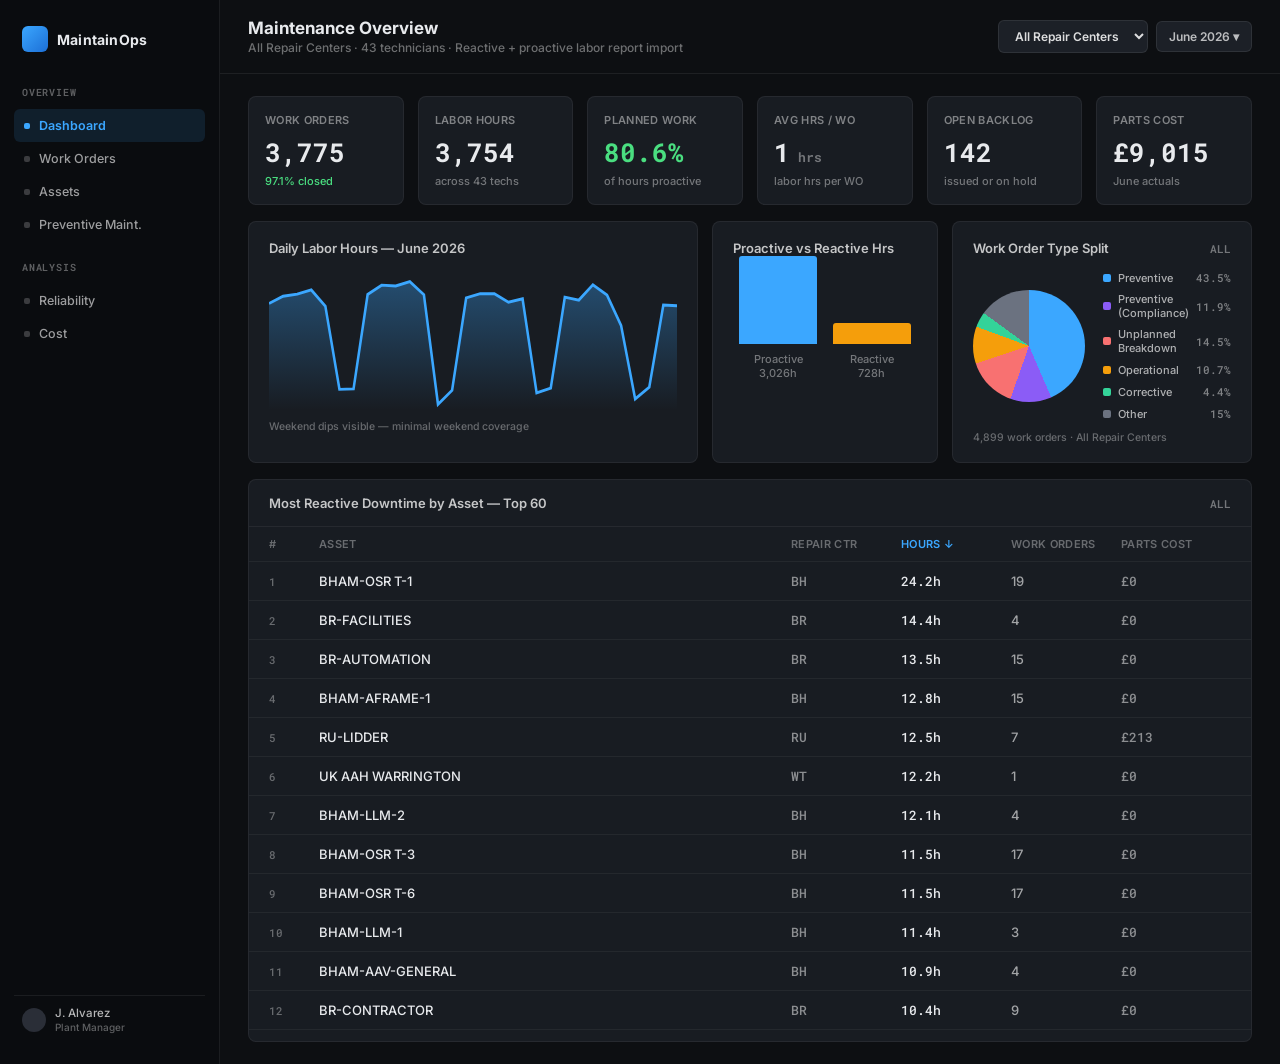
==== docs/index.html @ aad5816f "Add docs/ folder for GitHub Pages hosting Mirrors app/ so the dashboard can be served directly from " ====
<!DOCTYPE html>
<html lang="en">
<head>
<meta charset="utf-8">
<meta name="viewport" content="width=device-width, initial-scale=1">
<title>Maintenance Dashboard</title>
<link rel="preconnect" href="https://fonts.googleapis.com">
<link rel="preconnect" href="https://fonts.gstatic.com" crossorigin>
<link href="https://fonts.googleapis.com/css2?family=Inter:wght@400;500;600;700;800&family=Roboto+Mono:wght@400;500;600&display=swap" rel="stylesheet">
<link rel="stylesheet" href="styles.css">
</head>
<body>
<div class="app">

  <aside class="sidebar">
    <div class="brand">
      <div class="brand-mark"></div>
      <div class="brand-name">MaintainOps</div>
    </div>

    <div class="nav-section-label">Overview</div>
    <nav class="nav-group">
      <div class="nav-item nav-item--active"><span class="nav-dot nav-dot--active"></span>Dashboard</div>
      <div class="nav-item"><span class="nav-dot"></span>Work Orders</div>
      <div class="nav-item"><span class="nav-dot"></span>Assets</div>
      <div class="nav-item"><span class="nav-dot"></span>Preventive Maint.</div>
    </nav>

    <div class="nav-section-label">Analysis</div>
    <nav class="nav-group">
      <div class="nav-item"><span class="nav-dot"></span>Reliability</div>
      <div class="nav-item"><span class="nav-dot"></span>Cost</div>
    </nav>

    <div class="user-card">
      <div class="avatar"></div>
      <div class="user-meta">
        J. Alvarez<br>
        <span class="user-role">Plant Manager</span>
      </div>
    </div>
  </aside>

  <main class="main">
    <header class="topbar">
      <div>
        <div class="page-title">Maintenance Overview</div>
        <div class="page-subtitle" id="subtitle"></div>
      </div>
      <div class="topbar-controls">
        <select id="rc-select" class="rc-select"></select>
        <div class="period-badge">June 2026 ▾</div>
      </div>
    </header>

    <div class="content">
      <section class="kpi-grid" id="kpi-grid"></section>

      <section class="charts-grid">
        <div class="panel">
          <div class="panel-title" id="chart-title"></div>
          <svg viewBox="0 0 400 120" class="line-chart" preserveAspectRatio="none">
            <defs>
              <linearGradient id="areaGradient" x1="0" y1="0" x2="0" y2="1">
                <stop offset="0%" stop-color="#3ba7ff"/>
                <stop offset="100%" stop-color="#3ba7ff" stop-opacity="0"/>
              </linearGradient>
            </defs>
            <polyline id="area-poly" fill="url(#areaGradient)" stroke="none" opacity="0.35"/>
            <polyline id="line-poly" fill="none" stroke="#3ba7ff" stroke-width="2.5"/>
          </svg>
          <div class="chart-caption">Weekend dips visible — minimal weekend coverage</div>
        </div>

        <div class="panel">
          <div class="panel-title">Proactive vs Reactive Hrs</div>
          <div class="bar-chart">
            <div class="bar-col">
              <div class="bar bar--pro" id="bar-pro"></div>
              <div class="bar-label">Proactive<br><span id="bar-pro-label"></span></div>
            </div>
            <div class="bar-col">
              <div class="bar bar--re" id="bar-re"></div>
              <div class="bar-label">Reactive<br><span id="bar-re-label"></span></div>
            </div>
          </div>
        </div>

        <div class="panel">
          <div class="panel-head">
            <div class="panel-title">Work Order Type Split</div>
            <div class="panel-tag" id="pie-rc-label"></div>
          </div>
          <div class="pie-row">
            <div class="pie" id="pie"></div>
            <div class="legend" id="legend"></div>
          </div>
          <div class="chart-caption" id="total-label"></div>
        </div>
      </section>

      <section class="table-panel">
        <div class="table-head">
          <div class="panel-title" id="table-title"></div>
          <div class="panel-tag" id="table-rc-label"></div>
        </div>
        <div class="table-scroll">
          <div class="table-columns">
            <div>#</div>
            <div>ASSET</div>
            <div>REPAIR CTR</div>
            <div class="sortable" data-sort="hours" id="head-hours">HOURS</div>
            <div class="sortable" data-sort="wo" id="head-wo">WORK ORDERS</div>
            <div class="sortable" data-sort="cost" id="head-cost">PARTS COST</div>
          </div>
          <div class="table-body" id="table-body"></div>
        </div>
      </section>
    </div>
  </main>

</div>
<script src="app.js"></script>
</body>
</html>
---- docs/styles.css ----
:root {
  color-scheme: dark;
}

* { box-sizing: border-box; }

html, body {
  height: 100%;
  margin: 0;
}

body {
  background: #0d0f12;
  font-family: 'Inter', system-ui, sans-serif;
  color: #e8eaed;
}

a { color: #3ba7ff; text-decoration: none; }
a:hover { color: #63bcff; }

.app {
  display: flex;
  min-height: 100vh;
  background: #0d0f12;
}

/* ---------- Sidebar ---------- */

.sidebar {
  width: 220px;
  flex: none;
  background: #0a0c0f;
  border-right: 1px solid rgba(255,255,255,.07);
  display: flex;
  flex-direction: column;
  padding: 20px 14px;
  gap: 4px;
}

.brand {
  display: flex;
  align-items: center;
  gap: 9px;
  padding: 6px 8px 20px;
}

.brand-mark {
  width: 26px;
  height: 26px;
  border-radius: 6px;
  background: linear-gradient(135deg,#3ba7ff,#1c6fd6);
  flex: none;
}

.brand-name {
  font: 700 14px 'Inter';
  letter-spacing: .2px;
}

.nav-section-label {
  font: 600 10px 'Roboto Mono';
  color: rgba(255,255,255,.35);
  letter-spacing: .08em;
  padding: 10px 8px 6px;
  text-transform: uppercase;
}

.nav-group + .nav-section-label { margin-top: 6px; }

.nav-item {
  padding: 9px 10px;
  border-radius: 6px;
  color: rgba(255,255,255,.6);
  font: 500 12.5px 'Inter';
  display: flex;
  align-items: center;
  gap: 9px;
  cursor: pointer;
}

.nav-item:hover { background: rgba(255,255,255,.05); }

.nav-item--active {
  background: rgba(59,167,255,.12);
  color: #3ba7ff;
  font: 600 12.5px 'Inter';
}

.nav-dot {
  width: 6px;
  height: 6px;
  border-radius: 2px;
  background: rgba(255,255,255,.2);
  flex: none;
}

.nav-dot--active { background: #3ba7ff; }

.user-card {
  margin-top: auto;
  padding: 10px 8px;
  border-top: 1px solid rgba(255,255,255,.07);
  display: flex;
  align-items: center;
  gap: 9px;
}

.avatar {
  width: 24px;
  height: 24px;
  border-radius: 50%;
  background: #2a2e37;
  flex: none;
}

.user-meta {
  font: 500 11.5px 'Inter';
  color: rgba(255,255,255,.7);
}

.user-role {
  color: rgba(255,255,255,.35);
  font-size: 10px;
}

/* ---------- Main ---------- */

.main {
  flex: 1;
  display: flex;
  flex-direction: column;
  min-width: 0;
}

.topbar {
  display: flex;
  align-items: center;
  justify-content: space-between;
  padding: 18px 28px;
  border-bottom: 1px solid rgba(255,255,255,.07);
  flex-wrap: wrap;
  gap: 12px;
}

.page-title {
  font: 700 17px 'Inter';
}

.page-subtitle {
  font: 500 12px 'Inter';
  color: rgba(255,255,255,.4);
  margin-top: 2px;
}

.topbar-controls {
  display: flex;
  gap: 8px;
  align-items: center;
}

.rc-select {
  padding: 7px 12px;
  border-radius: 6px;
  background: #1c2027;
  border: 1px solid rgba(255,255,255,.08);
  font: 600 12px 'Inter';
  color: rgba(255,255,255,.85);
}

.period-badge {
  padding: 7px 12px;
  border-radius: 6px;
  background: #1c2027;
  border: 1px solid rgba(255,255,255,.08);
  font: 600 12px 'Inter';
  color: rgba(255,255,255,.7);
}

.content {
  padding: 22px 28px;
  overflow: auto;
  flex: 1;
}

/* ---------- KPI cards ---------- */

.kpi-grid {
  display: grid;
  grid-template-columns: repeat(6, 1fr);
  gap: 14px;
}

@media (max-width: 1100px) {
  .kpi-grid { grid-template-columns: repeat(3, 1fr); }
}
@media (max-width: 640px) {
  .kpi-grid { grid-template-columns: repeat(2, 1fr); }
}

.kpi-card {
  background: #181c22;
  border: 1px solid rgba(255,255,255,.06);
  border-radius: 8px;
  padding: 16px;
}

.kpi-label {
  font: 600 11px 'Inter';
  color: rgba(255,255,255,.45);
  letter-spacing: .03em;
}

.kpi-value {
  font: 700 26px 'Roboto Mono';
  margin-top: 8px;
}

.kpi-value--green { color: #4ade80; }

.kpi-unit {
  font-size: 13px;
  color: rgba(255,255,255,.4);
}

.kpi-sub {
  font: 500 11px 'Inter';
  color: rgba(255,255,255,.4);
  margin-top: 5px;
}

.kpi-sub--green { color: #4ade80; }

/* ---------- Charts row ---------- */

.charts-grid {
  display: grid;
  grid-template-columns: 1.5fr 0.75fr 1fr;
  gap: 14px;
  margin-top: 16px;
}

@media (max-width: 1100px) {
  .charts-grid { grid-template-columns: 1fr; }
}

.panel {
  background: #181c22;
  border: 1px solid rgba(255,255,255,.06);
  border-radius: 8px;
  padding: 18px 20px;
}

.panel-head {
  display: flex;
  align-items: center;
  justify-content: space-between;
  margin-bottom: 14px;
}

.panel-title {
  font: 600 13px 'Inter';
  color: rgba(255,255,255,.75);
  margin-bottom: 14px;
}

.panel-head .panel-title { margin-bottom: 0; }

.panel-tag {
  font: 600 11px 'Roboto Mono';
  color: rgba(255,255,255,.4);
}

.line-chart {
  width: 100%;
  height: 140px;
  display: block;
}

.chart-caption {
  font: 500 10.5px 'Inter';
  color: rgba(255,255,255,.35);
  margin-top: 10px;
}

.bar-chart {
  display: flex;
  align-items: flex-end;
  gap: 16px;
  height: 110px;
  padding: 0 6px;
}

.bar-col {
  flex: 1;
  display: flex;
  flex-direction: column;
  align-items: center;
  gap: 8px;
}

.bar {
  width: 100%;
  border-radius: 3px 3px 0 0;
  transition: height .2s ease;
}

.bar--pro { background: #3ba7ff; }
.bar--re { background: #f59e0b; }

.bar-label {
  font: 500 11px 'Inter';
  color: rgba(255,255,255,.4);
  text-align: center;
}

.pie-row {
  display: flex;
  align-items: center;
  gap: 18px;
}

.pie {
  width: 112px;
  height: 112px;
  border-radius: 50%;
  flex: none;
}

.legend {
  display: flex;
  flex-direction: column;
  gap: 7px;
  min-width: 0;
  flex: 1;
}

.legend-item {
  display: flex;
  align-items: center;
  gap: 7px;
  font: 500 11px 'Inter';
  color: rgba(255,255,255,.65);
}

.legend-swatch {
  width: 8px;
  height: 8px;
  border-radius: 2px;
  flex: none;
}

.legend-label { flex: 1; }

.legend-pct {
  font-family: 'Roboto Mono';
  color: rgba(255,255,255,.45);
}

/* ---------- Asset table ---------- */

.table-panel {
  background: #181c22;
  border: 1px solid rgba(255,255,255,.06);
  border-radius: 8px;
  margin-top: 16px;
  overflow: hidden;
}

.table-head {
  display: flex;
  align-items: center;
  justify-content: space-between;
  padding: 15px 20px;
  border-bottom: 1px solid rgba(255,255,255,.06);
}

.table-head .panel-title { margin-bottom: 0; }

.table-scroll {
  overflow-x: auto;
}

.table-columns, .table-row {
  display: grid;
  grid-template-columns: 50px minmax(160px, 1.4fr) 110px 110px 110px 110px;
  min-width: 640px;
  padding: 10px 20px;
  align-items: center;
}

.table-columns {
  font: 600 11px 'Inter';
  color: rgba(255,255,255,.35);
  letter-spacing: .03em;
  position: sticky;
  top: 0;
  background: #181c22;
  z-index: 1;
}

.table-columns .sortable {
  cursor: pointer;
  user-select: none;
}

.table-columns .sortable--active {
  color: #3ba7ff;
}

.table-body {
  max-height: 480px;
  overflow-y: auto;
}

.table-row {
  font: 500 13px 'Inter';
  border-top: 1px solid rgba(255,255,255,.05);
}

.cell-rank {
  color: rgba(255,255,255,.35);
  font-family: 'Roboto Mono';
  font-size: 11px;
}

.cell-rc {
  font-family: 'Roboto Mono';
  color: rgba(255,255,255,.5);
}

.cell-hours {
  font-family: 'Roboto Mono';
}

.cell-wo {
  color: rgba(255,255,255,.6);
}

.cell-cost {
  font-family: 'Roboto Mono';
  color: rgba(255,255,255,.5);
}
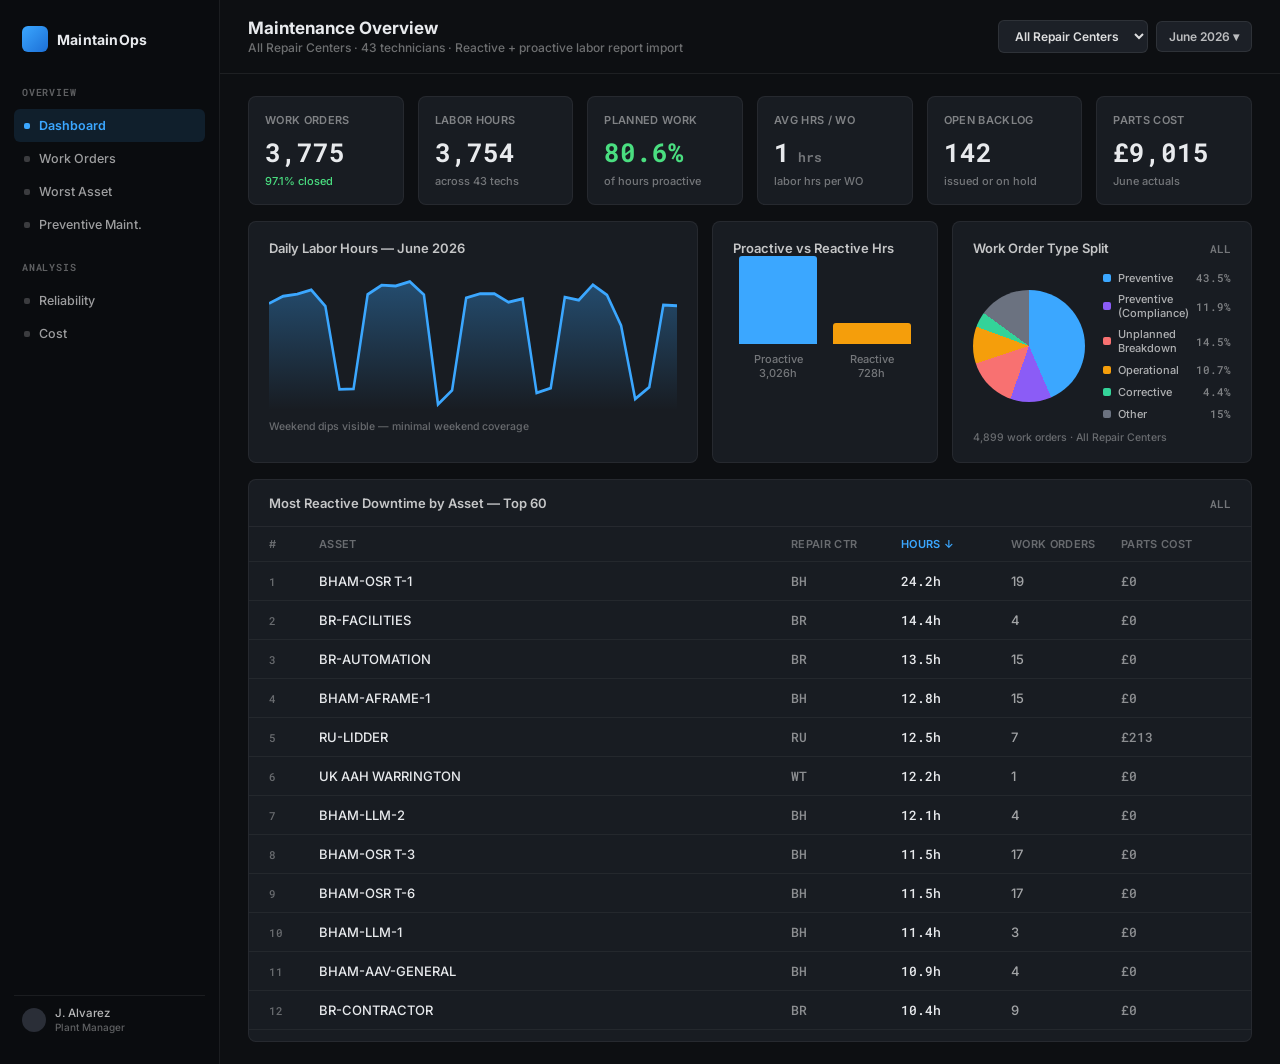
==== commit 5f263d1a: "Add Worst Asset page Imports the latest Maintenance Dashboard design (project/Maintenance Dashboard." ====
--- a/docs/index.html
+++ b/docs/index.html
@@ -20,9 +20,9 @@
 
     <div class="nav-section-label">Overview</div>
     <nav class="nav-group">
-      <div class="nav-item nav-item--active"><span class="nav-dot nav-dot--active"></span>Dashboard</div>
+      <div class="nav-item" data-page="dashboard"><span class="nav-dot"></span>Dashboard</div>
       <div class="nav-item"><span class="nav-dot"></span>Work Orders</div>
-      <div class="nav-item"><span class="nav-dot"></span>Assets</div>
+      <div class="nav-item" data-page="worst"><span class="nav-dot"></span>Worst Asset</div>
       <div class="nav-item"><span class="nav-dot"></span>Preventive Maint.</div>
     </nav>
 
@@ -42,81 +42,139 @@
   </aside>
 
   <main class="main">
-    <header class="topbar">
-      <div>
-        <div class="page-title">Maintenance Overview</div>
-        <div class="page-subtitle" id="subtitle"></div>
-      </div>
-      <div class="topbar-controls">
-        <select id="rc-select" class="rc-select"></select>
-        <div class="period-badge">June 2026 ▾</div>
-      </div>
-    </header>
+    <section class="page" id="page-dashboard">
+      <header class="topbar">
+        <div>
+          <div class="page-title">Maintenance Overview</div>
+          <div class="page-subtitle" id="subtitle"></div>
+        </div>
+        <div class="topbar-controls">
+          <select id="rc-select" class="rc-select"></select>
+          <div class="period-badge">June 2026 ▾</div>
+        </div>
+      </header>
 
-    <div class="content">
-      <section class="kpi-grid" id="kpi-grid"></section>
+      <div class="content">
+        <section class="kpi-grid" id="kpi-grid"></section>
 
-      <section class="charts-grid">
-        <div class="panel">
-          <div class="panel-title" id="chart-title"></div>
-          <svg viewBox="0 0 400 120" class="line-chart" preserveAspectRatio="none">
-            <defs>
-              <linearGradient id="areaGradient" x1="0" y1="0" x2="0" y2="1">
-                <stop offset="0%" stop-color="#3ba7ff"/>
-                <stop offset="100%" stop-color="#3ba7ff" stop-opacity="0"/>
-              </linearGradient>
-            </defs>
-            <polyline id="area-poly" fill="url(#areaGradient)" stroke="none" opacity="0.35"/>
-            <polyline id="line-poly" fill="none" stroke="#3ba7ff" stroke-width="2.5"/>
-          </svg>
-          <div class="chart-caption">Weekend dips visible — minimal weekend coverage</div>
-        </div>
+        <section class="charts-grid">
+          <div class="panel">
+            <div class="panel-title" id="chart-title"></div>
+            <svg viewBox="0 0 400 120" class="line-chart" preserveAspectRatio="none">
+              <defs>
+                <linearGradient id="areaGradient" x1="0" y1="0" x2="0" y2="1">
+                  <stop offset="0%" stop-color="#3ba7ff"/>
+                  <stop offset="100%" stop-color="#3ba7ff" stop-opacity="0"/>
+                </linearGradient>
+              </defs>
+              <polyline id="area-poly" fill="url(#areaGradient)" stroke="none" opacity="0.35"/>
+              <polyline id="line-poly" fill="none" stroke="#3ba7ff" stroke-width="2.5"/>
+            </svg>
+            <div class="chart-caption">Weekend dips visible — minimal weekend coverage</div>
+          </div>
 
-        <div class="panel">
-          <div class="panel-title">Proactive vs Reactive Hrs</div>
-          <div class="bar-chart">
-            <div class="bar-col">
-              <div class="bar bar--pro" id="bar-pro"></div>
-              <div class="bar-label">Proactive<br><span id="bar-pro-label"></span></div>
-            </div>
-            <div class="bar-col">
-              <div class="bar bar--re" id="bar-re"></div>
-              <div class="bar-label">Reactive<br><span id="bar-re-label"></span></div>
+          <div class="panel">
+            <div class="panel-title">Proactive vs Reactive Hrs</div>
+            <div class="bar-chart">
+              <div class="bar-col">
+                <div class="bar bar--pro" id="bar-pro"></div>
+                <div class="bar-label">Proactive<br><span id="bar-pro-label"></span></div>
+              </div>
+              <div class="bar-col">
+                <div class="bar bar--re" id="bar-re"></div>
+                <div class="bar-label">Reactive<br><span id="bar-re-label"></span></div>
+              </div>
             </div>
           </div>
+
+          <div class="panel">
+            <div class="panel-head">
+              <div class="panel-title">Work Order Type Split</div>
+              <div class="panel-tag" id="pie-rc-label"></div>
+            </div>
+            <div class="pie-row">
+              <div class="pie" id="pie"></div>
+              <div class="legend" id="legend"></div>
+            </div>
+            <div class="chart-caption" id="total-label"></div>
+          </div>
+        </section>
+
+        <section class="table-panel">
+          <div class="table-head">
+            <div class="panel-title" id="table-title"></div>
+            <div class="panel-tag" id="table-rc-label"></div>
+          </div>
+          <div class="table-scroll">
+            <div class="table-columns">
+              <div>#</div>
+              <div>ASSET</div>
+              <div>REPAIR CTR</div>
+              <div class="sortable" data-sort="hours" id="head-hours">HOURS</div>
+              <div class="sortable" data-sort="wo" id="head-wo">WORK ORDERS</div>
+              <div class="sortable" data-sort="cost" id="head-cost">PARTS COST</div>
+            </div>
+            <div class="table-body" id="table-body"></div>
+          </div>
+        </section>
+      </div>
+    </section>
+
+    <section class="page" id="page-worst" hidden>
+      <header class="topbar">
+        <div>
+          <div class="page-title">Worst Asset</div>
+          <div class="page-subtitle" id="worst-subtitle"></div>
         </div>
+        <div class="topbar-controls">
+          <select id="worst-rc-select" class="rc-select"></select>
+          <div class="period-badge">Q2 2026 (Apr–Jun) ▾</div>
+        </div>
+      </header>
 
-        <div class="panel">
-          <div class="panel-head">
-            <div class="panel-title">Work Order Type Split</div>
-            <div class="panel-tag" id="pie-rc-label"></div>
+      <div class="content">
+        <section class="kpi-grid kpi-grid--4" id="worst-kpi-grid"></section>
+
+        <section class="worst-charts-grid">
+          <div class="panel">
+            <div class="panel-title">Top 12 Assets by Reactive Cost</div>
+            <div class="hbar-list" id="worst-bars"></div>
           </div>
-          <div class="pie-row">
-            <div class="pie" id="pie"></div>
-            <div class="legend" id="legend"></div>
+
+          <div class="worst-side">
+            <div class="panel">
+              <div class="panel-title">Failure Type Split</div>
+              <div class="pie-row">
+                <div class="pie pie--sm" id="type-pie"></div>
+                <div class="legend" id="type-legend"></div>
+              </div>
+            </div>
+            <div class="panel panel--grow">
+              <div class="panel-title">Cost by Repair Center</div>
+              <div class="rc-bar-list" id="rc-bars"></div>
+            </div>
           </div>
-          <div class="chart-caption" id="total-label"></div>
-        </div>
-      </section>
+        </section>
 
-      <section class="table-panel">
-        <div class="table-head">
-          <div class="panel-title" id="table-title"></div>
-          <div class="panel-tag" id="table-rc-label"></div>
-        </div>
-        <div class="table-scroll">
-          <div class="table-columns">
-            <div>#</div>
-            <div>ASSET</div>
-            <div>REPAIR CTR</div>
-            <div class="sortable" data-sort="hours" id="head-hours">HOURS</div>
-            <div class="sortable" data-sort="wo" id="head-wo">WORK ORDERS</div>
-            <div class="sortable" data-sort="cost" id="head-cost">PARTS COST</div>
+        <section class="table-panel">
+          <div class="table-head">
+            <div class="panel-title" id="worst-table-title"></div>
+            <div class="panel-tag">Apr–Jun 2026</div>
           </div>
-          <div class="table-body" id="table-body"></div>
-        </div>
-      </section>
-    </div>
+          <div class="table-scroll">
+            <div class="table-columns table-columns--worst">
+              <div>#</div>
+              <div>ASSET</div>
+              <div>REPAIR CTR</div>
+              <div>DOMINANT TYPE</div>
+              <div class="sortable" data-wsort="wo" id="whead-wo">WORK ORDERS</div>
+              <div class="sortable" data-wsort="cost" id="whead-cost">TOTAL COST</div>
+            </div>
+            <div class="table-body" id="worst-table-body"></div>
+          </div>
+        </section>
+      </div>
+    </section>
   </main>
 
 </div>
--- a/docs/styles.css
+++ b/docs/styles.css
@@ -131,6 +131,15 @@
   flex-direction: column;
   min-width: 0;
 }
+
+.page {
+  display: flex;
+  flex-direction: column;
+  flex: 1;
+  min-height: 0;
+}
+
+.page[hidden] { display: none; }
 
 .topbar {
   display: flex;
@@ -195,6 +204,12 @@
 }
 @media (max-width: 640px) {
   .kpi-grid { grid-template-columns: repeat(2, 1fr); }
+}
+
+.kpi-grid--4 { grid-template-columns: repeat(4, 1fr); }
+
+@media (max-width: 1100px) {
+  .kpi-grid--4 { grid-template-columns: repeat(2, 1fr); }
 }
 
 .kpi-card {
@@ -440,3 +455,112 @@
   font-family: 'Roboto Mono';
   color: rgba(255,255,255,.5);
 }
+
+.cell-type {
+  font: 600 11px 'Roboto Mono';
+  color: rgba(255,255,255,.55);
+}
+
+/* ---------- Worst Asset page ---------- */
+
+.worst-charts-grid {
+  display: grid;
+  grid-template-columns: 1.6fr 1fr;
+  gap: 14px;
+  margin-top: 16px;
+}
+
+@media (max-width: 1100px) {
+  .worst-charts-grid { grid-template-columns: 1fr; }
+}
+
+.worst-side {
+  display: flex;
+  flex-direction: column;
+  gap: 14px;
+}
+
+.panel--grow { flex: 1; }
+
+.pie--sm { width: 104px; height: 104px; }
+
+.hbar-list {
+  display: flex;
+  flex-direction: column;
+  gap: 10px;
+}
+
+.hbar-row {
+  display: grid;
+  grid-template-columns: 190px 1fr 76px;
+  align-items: center;
+  gap: 10px;
+}
+
+.hbar-name {
+  font: 500 11.5px 'Inter';
+  color: rgba(255,255,255,.7);
+  white-space: nowrap;
+  overflow: hidden;
+  text-overflow: ellipsis;
+}
+
+.hbar-track {
+  height: 14px;
+  background: rgba(255,255,255,.05);
+  border-radius: 3px;
+  overflow: hidden;
+}
+
+.hbar-fill {
+  height: 100%;
+  background: linear-gradient(90deg,#f87171,#f59e0b);
+  border-radius: 3px;
+}
+
+.hbar-cost {
+  font: 600 11.5px 'Roboto Mono';
+  color: rgba(255,255,255,.6);
+  text-align: right;
+}
+
+.rc-bar-list {
+  display: flex;
+  flex-direction: column;
+  gap: 9px;
+}
+
+.rc-bar-row {
+  display: grid;
+  grid-template-columns: 36px 1fr 66px;
+  align-items: center;
+  gap: 10px;
+}
+
+.rc-bar-code {
+  font: 600 11px 'Roboto Mono';
+  color: rgba(255,255,255,.5);
+}
+
+.rc-bar-track {
+  height: 12px;
+  background: rgba(255,255,255,.05);
+  border-radius: 3px;
+  overflow: hidden;
+}
+
+.rc-bar-fill {
+  height: 100%;
+  border-radius: 3px;
+}
+
+.rc-bar-cost {
+  font: 600 11px 'Roboto Mono';
+  color: rgba(255,255,255,.6);
+  text-align: right;
+}
+
+.table-columns--worst, .table-row--worst {
+  grid-template-columns: 50px minmax(140px, 1.4fr) 90px 130px 120px 120px;
+  min-width: 660px;
+}
